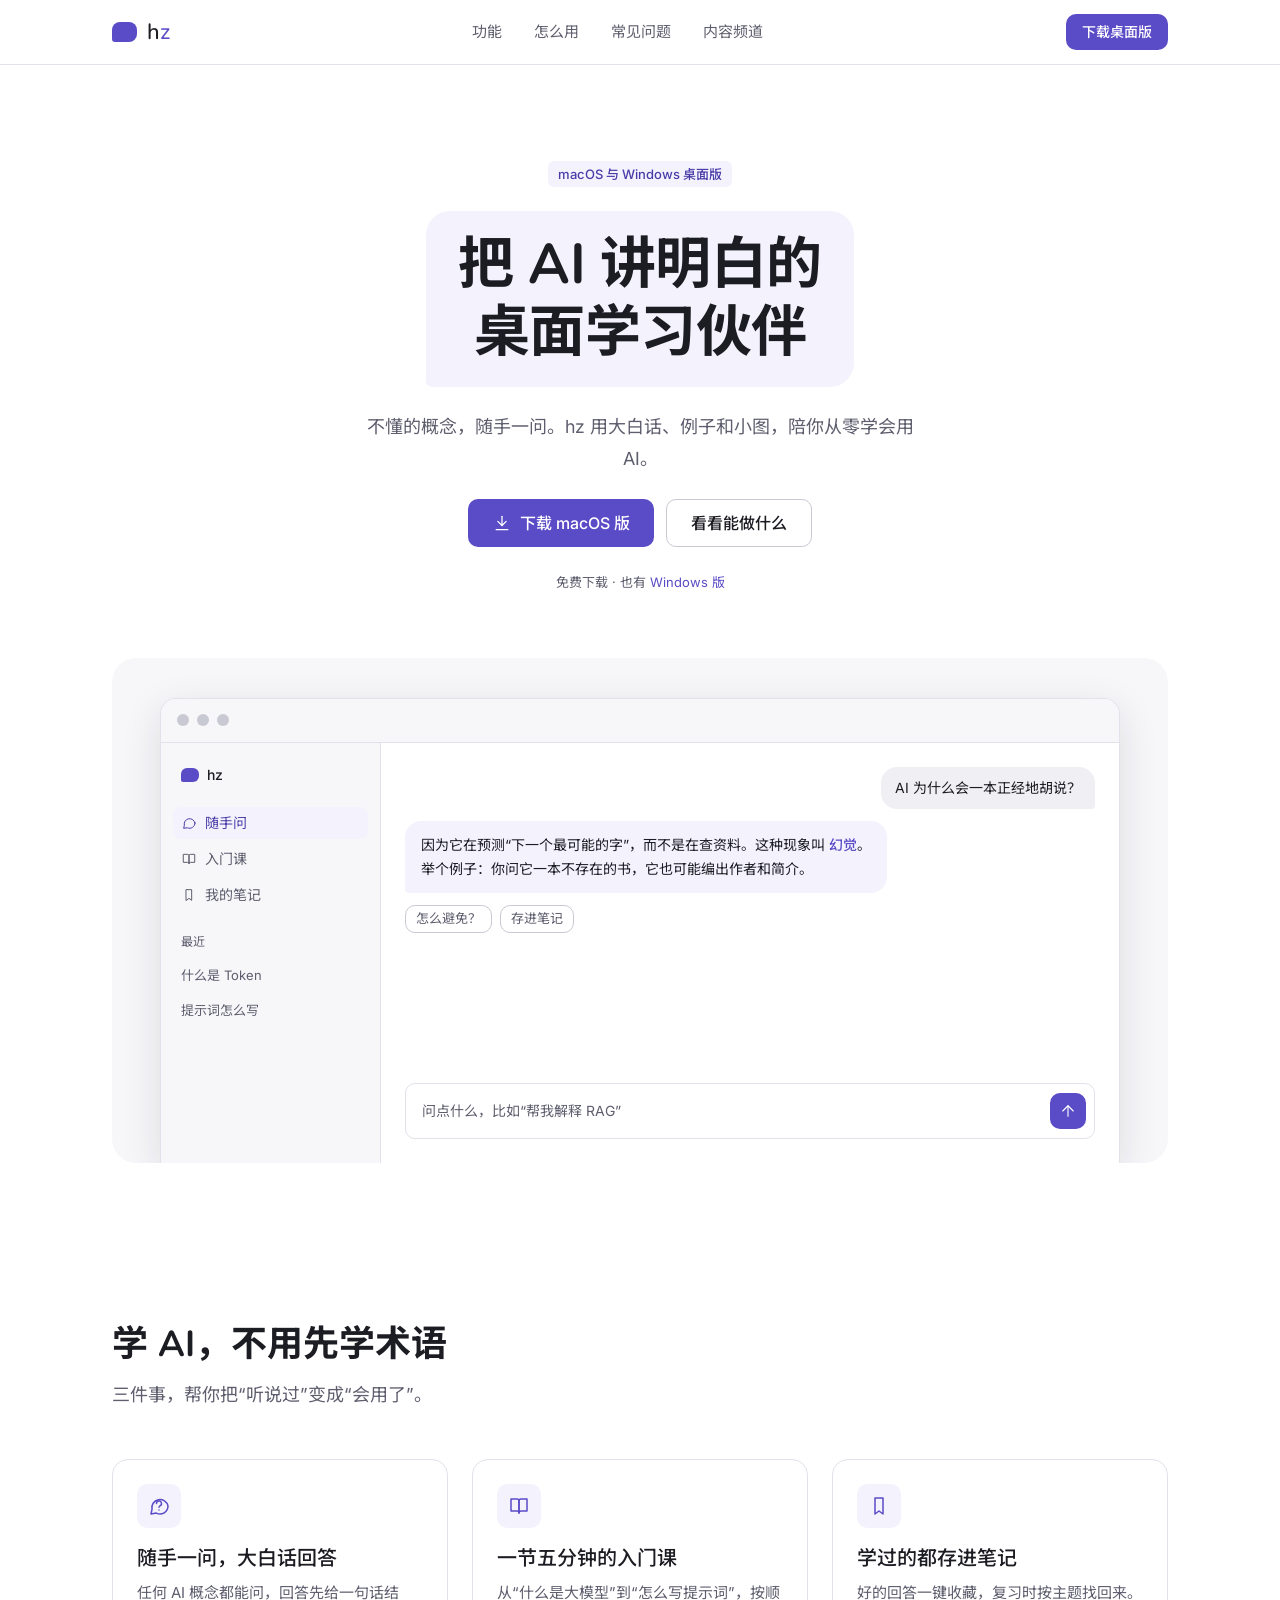
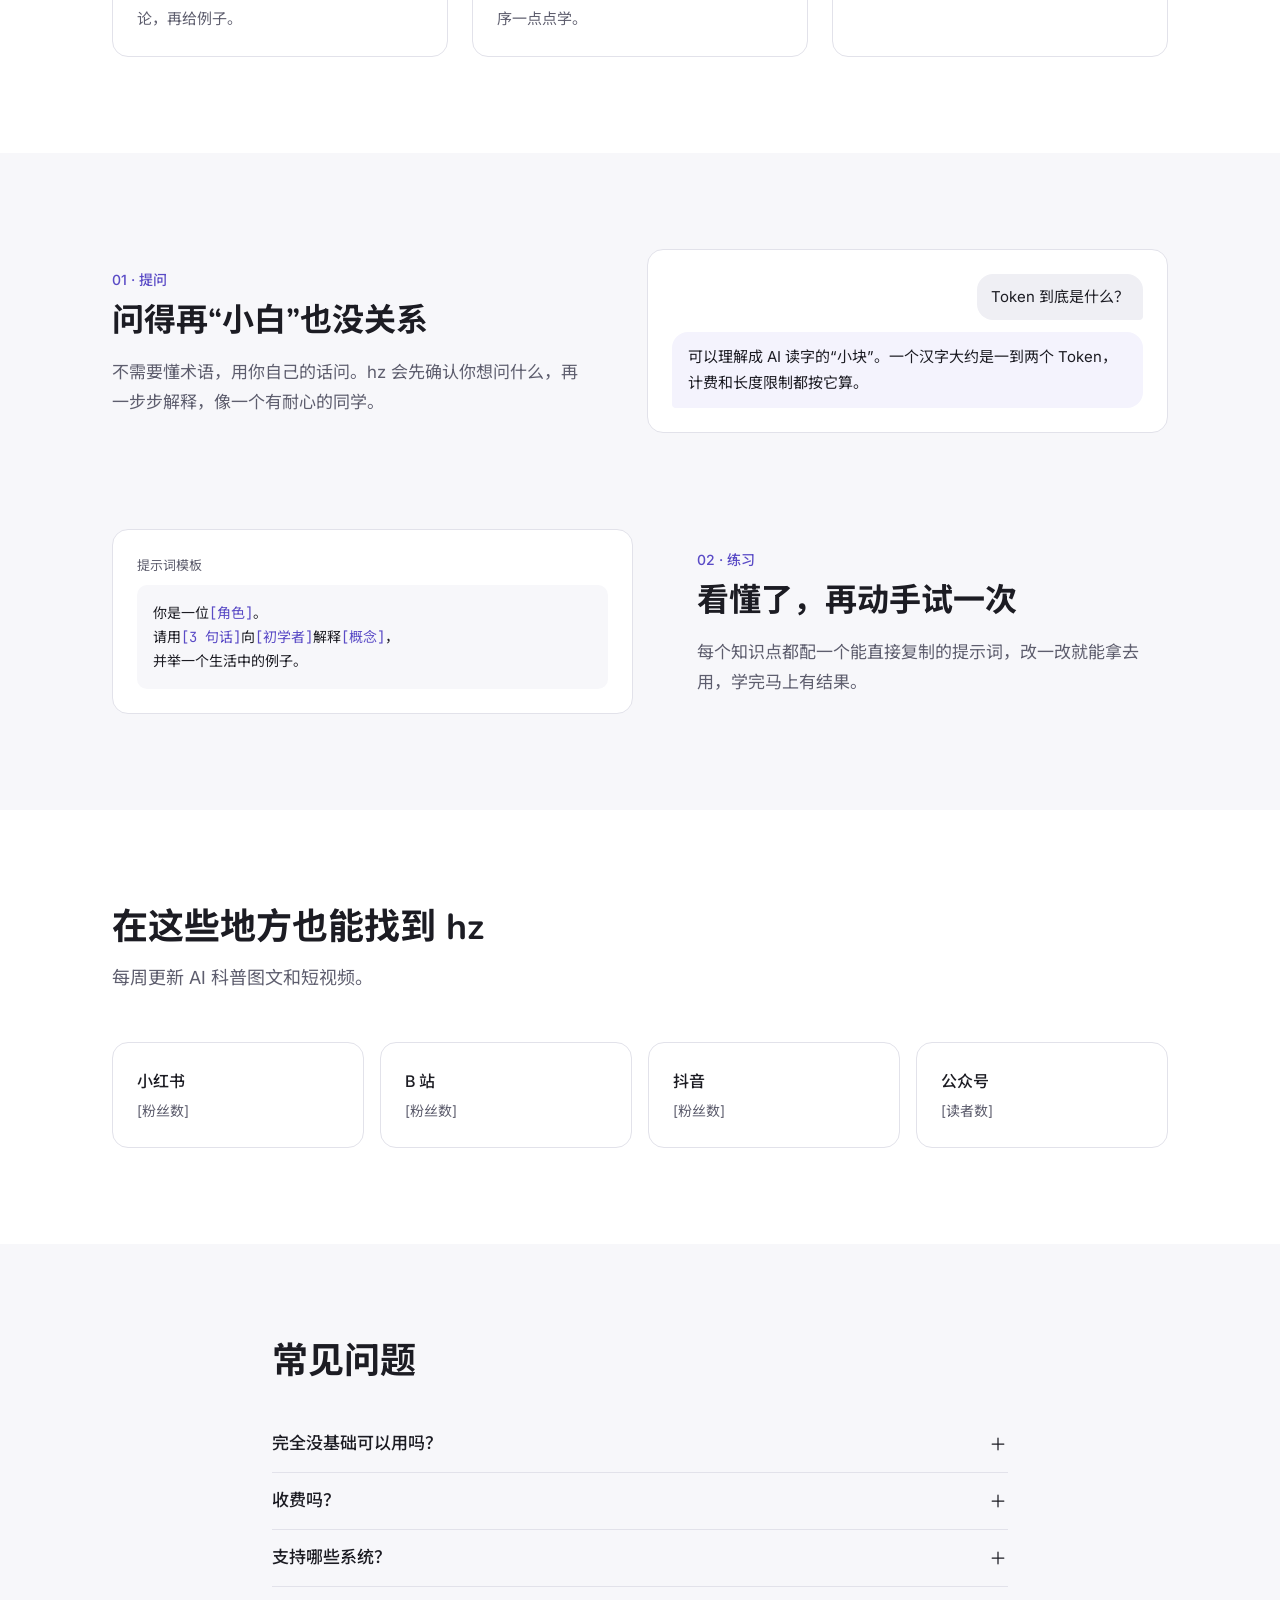
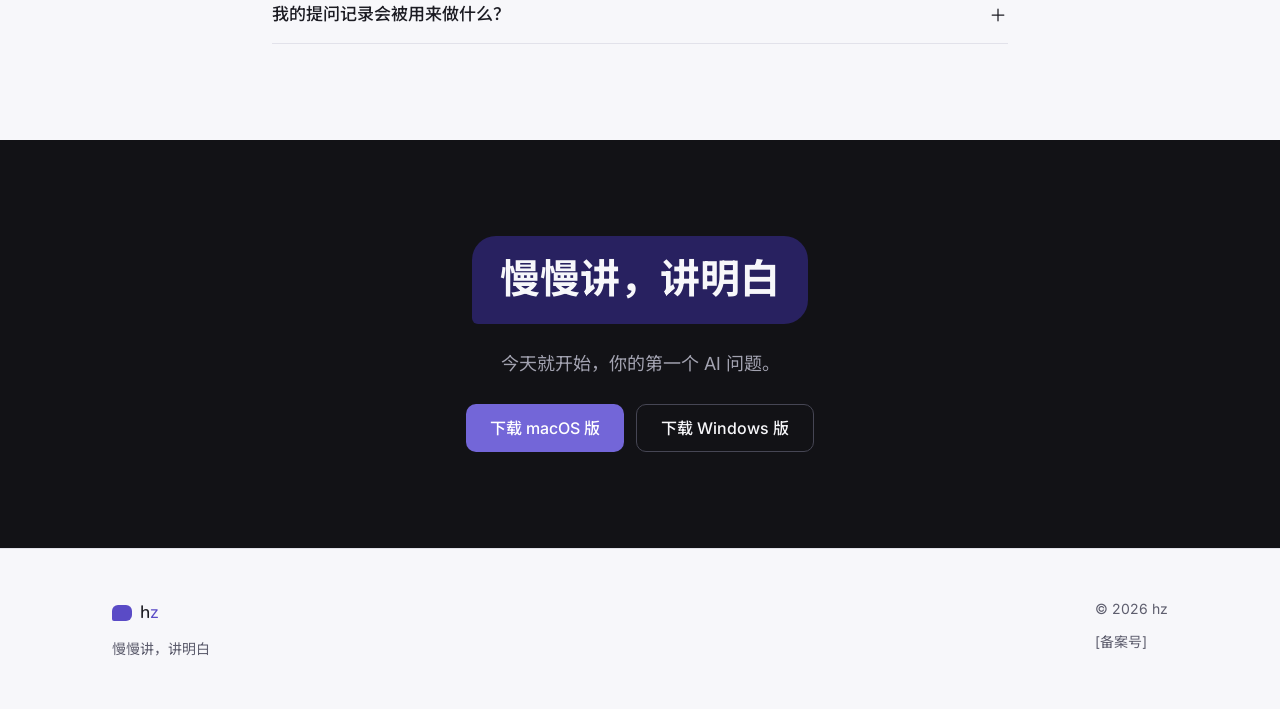
==== index.html @ 6c3fa6fc "部署落地页示例到 GitHub Pages Co-Authored-By: Claude Opus 5.5 <noreply@anthropic.com> Claude-Session: https:" ====
<!doctype html>
<html lang="zh-CN">
<head>
<meta charset="utf-8">
<meta name="viewport" content="width=device-width, initial-scale=1">
<title>hz · 把 AI 讲明白的桌面学习伙伴</title>
<link rel="icon" href="favicon.svg" type="image/svg+xml">

<link rel="preconnect" href="https://fonts.googleapis.com">
<link href="https://fonts.googleapis.com/css2?family=Inter:wght@400;500&amp;family=Nunito:wght@500;700&amp;family=Noto+Sans+SC:wght@400;500;700&amp;family=JetBrains+Mono:wght@400&amp;display=swap" rel="stylesheet">
<style>
body{margin:0}
.ls{--bg-page:#FFFFFF;--bg-subtle:#F7F7FA;--bg-muted:#EFEFF4;--bg-elevated:#FFFFFF;--text-primary:#1C1C23;--text-secondary:#5E5E6E;--border:#E2E2EA;--border-strong:#C9C9D4;--brand:#5A4BC6;--brand-hover:#4A3CA8;--brand-active:#3A2F85;--brand-text:#5A4BC6;--brand-subtle:#F4F3FD;--brand-subtle-text:#4A3CA8;--wordmark:#1C1C23;--shadow-lg:0 12px 40px rgba(28,28,35,0.12);
font-family:"Inter","Noto Sans SC","PingFang SC","Microsoft YaHei",sans-serif;background:var(--bg-page);color:var(--text-primary);line-height:1.75;font-size:16px}
@media (prefers-color-scheme:dark){:root:not([data-theme="light"]) .ls{--bg-page:#121216;--bg-subtle:#1C1C23;--bg-muted:#2E2E38;--bg-elevated:#24242C;--text-primary:#F7F7FA;--text-secondary:#A2A2B0;--border:#2E2E38;--border-strong:#464654;--brand:#7366D8;--brand-hover:#6456D0;--brand-active:#5A4BC6;--brand-text:#B5ACF1;--brand-subtle:#282160;--brand-subtle-text:#D3CDF7;--wordmark:#F7F7FA}}
[data-theme="dark"] .ls{--bg-page:#121216;--bg-subtle:#1C1C23;--bg-muted:#2E2E38;--bg-elevated:#24242C;--text-primary:#F7F7FA;--text-secondary:#A2A2B0;--border:#2E2E38;--border-strong:#464654;--brand:#7366D8;--brand-hover:#6456D0;--brand-active:#5A4BC6;--brand-text:#B5ACF1;--brand-subtle:#282160;--brand-subtle-text:#D3CDF7;--wordmark:#F7F7FA;--shadow-lg:0 12px 40px rgba(0,0,0,0.4)}
.ls *{box-sizing:border-box}
.display{font-family:"Nunito","Resource Han Rounded SC","Noto Sans SC",sans-serif}
.wrap{max-width:1120px;margin:0 auto;padding:0 32px}
a{color:var(--brand-text);text-decoration:none}a:hover{color:var(--brand-hover)}
.btn-p{display:inline-flex;align-items:center;gap:8px;background:var(--brand);color:#FFFFFF;border-radius:10px;font-weight:500;transition:background 120ms cubic-bezier(0.2,0,0,1)}
.btn-p:hover{background:var(--brand-hover);color:#FFFFFF}
.btn-p:active{background:var(--brand-active)}
.btn-s{display:inline-flex;align-items:center;gap:8px;border:1px solid var(--border-strong);color:var(--text-primary);border-radius:10px;font-weight:500;transition:background 120ms cubic-bezier(0.2,0,0,1)}
.btn-s:hover{background:var(--bg-muted);color:var(--text-primary)}
.btn-p:focus-visible,.btn-s:focus-visible,.navlink:focus-visible{outline:none;box-shadow:0 0 0 3px rgba(90,75,198,0.35)}
.navlink{color:var(--text-secondary);font-size:15px}.navlink:hover{color:var(--text-primary)}
.card{background:var(--bg-page);border:1px solid var(--border);border-radius:16px;padding:24px}
details{border-bottom:1px solid var(--border)}
details summary{list-style:none;cursor:pointer;min-height:56px;display:flex;align-items:center;justify-content:space-between;gap:16px;font-weight:500;font-size:17px}
details summary::-webkit-details-marker{display:none}
details[open] summary svg{transform:rotate(45deg)}
summary svg{transition:transform 200ms cubic-bezier(0.2,0,0,1);flex:none}
@media (max-width:767px){
.wrap{padding:0 20px}
.navlinks{display:none !important}
.hero-title{font-size:36px !important;line-height:44px !important}
.sec-title{font-size:28px !important;line-height:36px !important}
.sidebar{display:none !important}
.split{flex-direction:column !important}
.split.rev{flex-direction:column !important}
.sec{padding:64px 0 !important}
}
</style>

</head>
<body>

<div class="ls">

<header style="position: sticky; top: 0; z-index: 10; background: var(--bg-page); border-bottom: 1px solid var(--border)">
<div class="wrap" style="height: 64px; display: flex; align-items: center; justify-content: space-between; gap: 24px">
<a href="#top" aria-label="hz 首页" style="display: flex; align-items: center; gap: 10px">
<span style="display: inline-block; width: 25px; height: 20px; background: var(--brand); border-radius: 8px 8px 8px 3px"></span>
<span class="display" style="font-size: 22px; font-weight: 500; letter-spacing: -0.2px"><span style="color: var(--wordmark)">h</span><span style="color: var(--brand-text)">z</span></span>
</a>
<nav class="navlinks" aria-label="主导航" style="display: flex; align-items: center; gap: 32px">
<a class="navlink" href="#features">功能</a>
<a class="navlink" href="#how">怎么用</a>
<a class="navlink" href="#faq">常见问题</a>
<a class="navlink" href="#content">内容频道</a>
</nav>
<a class="btn-p" href="#download" style="height: 36px; padding: 0 16px; font-size: 14px">下载桌面版</a>
</div>
</header>

<section id="top" class="sec" style="padding: 96px 0 64px">
<div class="wrap" style="display: flex; flex-direction: column; align-items: center; text-align: center; gap: 24px">
<span style="display: inline-flex; align-items: center; height: 26px; padding: 0 10px; border-radius: 6px; background: var(--brand-subtle); color: var(--brand-subtle-text); font-size: 13px; font-weight: 500">macOS 与 Windows 桌面版</span>
<div style="background: var(--brand-subtle); border-radius: 24px 24px 24px 6px; padding: 20px 32px">
<h1 class="display hero-title" style="margin: 0; font-size: 56px; line-height: 68px; font-weight: 700; letter-spacing: -0.5px; color: var(--text-primary)">把 AI 讲明白的<br>桌面学习伙伴</h1>
</div>
<p style="margin: 0; max-width: 560px; font-size: 18px; line-height: 32px; color: var(--text-secondary)">不懂的概念，随手一问。hz 用大白话、例子和小图，陪你从零学会用 AI。</p>
<div style="display: flex; gap: 12px; flex-wrap: wrap; justify-content: center">
<a class="btn-p" href="#download" style="height: 48px; padding: 0 24px; font-size: 16px">
<svg width="20" height="20" viewBox="0 0 24 24" fill="none" stroke="currentColor" stroke-width="1.5" stroke-linecap="round" stroke-linejoin="round" aria-hidden="true"><path d="M12 4v11"/><path d="m7 10 5 5 5-5"/><path d="M5 20h14"/></svg>
下载 macOS 版</a>
<a class="btn-s" href="#features" style="height: 48px; padding: 0 24px; font-size: 16px">看看能做什么</a>
</div>
<p style="margin: 0; font-size: 13px; color: var(--text-secondary)">免费下载 · 也有 <a href="#download">Windows 版</a></p>
</div>

<div class="wrap" style="margin-top: 64px">
<div style="background: var(--bg-subtle); border-radius: 24px; padding: 40px 32px 0; overflow: hidden">
<div role="img" aria-label="hz 桌面应用界面示意：左侧课程导航，右侧 AI 对话讲解" style="max-width: 960px; margin: 0 auto; background: var(--bg-page); border: 1px solid var(--border); border-bottom: none; border-radius: 16px 16px 0 0; box-shadow: var(--shadow-lg); overflow: hidden">
<div style="height: 44px; display: flex; align-items: center; gap: 8px; padding: 0 16px; background: var(--bg-subtle); border-bottom: 1px solid var(--border)">
<span style="width: 12px; height: 12px; border-radius: 999px; background: var(--border-strong)"></span>
<span style="width: 12px; height: 12px; border-radius: 999px; background: var(--border-strong)"></span>
<span style="width: 12px; height: 12px; border-radius: 999px; background: var(--border-strong)"></span>
</div>
<div style="display: flex; min-height: 420px">
<div class="sidebar" style="width: 220px; flex: none; background: var(--bg-subtle); border-right: 1px solid var(--border); padding: 16px 12px; display: flex; flex-direction: column; gap: 4px; text-align: left">
<div style="display: flex; align-items: center; gap: 8px; padding: 4px 8px 16px"><span style="display: inline-block; width: 18px; height: 14px; background: var(--brand); border-radius: 6px 6px 6px 2px"></span><span style="font-size: 14px; font-weight: 500">hz</span></div>
<div style="height: 32px; display: flex; align-items: center; gap: 8px; padding: 0 8px; border-radius: 8px; background: var(--brand-subtle); color: var(--brand-subtle-text); font-size: 14px">
<svg width="16" height="16" viewBox="0 0 24 24" fill="none" stroke="currentColor" stroke-width="1.5" stroke-linecap="round" stroke-linejoin="round" aria-hidden="true"><path d="M21 12a8 8 0 0 1-11.6 7.1L4 20l1-4.6A8 8 0 1 1 21 12Z"/></svg>随手问</div>
<div style="height: 32px; display: flex; align-items: center; gap: 8px; padding: 0 8px; border-radius: 8px; color: var(--text-secondary); font-size: 14px">
<svg width="16" height="16" viewBox="0 0 24 24" fill="none" stroke="currentColor" stroke-width="1.5" stroke-linecap="round" stroke-linejoin="round" aria-hidden="true"><path d="M4 5h6a2 2 0 0 1 2 2v12a2 2 0 0 0-2-2H4z"/><path d="M20 5h-6a2 2 0 0 0-2 2v12a2 2 0 0 1 2-2h6z"/></svg>入门课</div>
<div style="height: 32px; display: flex; align-items: center; gap: 8px; padding: 0 8px; border-radius: 8px; color: var(--text-secondary); font-size: 14px">
<svg width="16" height="16" viewBox="0 0 24 24" fill="none" stroke="currentColor" stroke-width="1.5" stroke-linecap="round" stroke-linejoin="round" aria-hidden="true"><path d="M8 4h8v16l-4-3-4 3z"/></svg>我的笔记</div>
<div style="font-size: 12px; color: var(--text-secondary); padding: 16px 8px 4px">最近</div>
<div style="font-size: 13px; color: var(--text-secondary); padding: 4px 8px">什么是 Token</div>
<div style="font-size: 13px; color: var(--text-secondary); padding: 4px 8px">提示词怎么写</div>
</div>
<div style="flex: 1; min-width: 0; padding: 24px; display: flex; flex-direction: column; gap: 12px; text-align: left">
<div style="align-self: flex-end; max-width: 80%; background: var(--bg-muted); border-radius: 16px 16px 4px 16px; padding: 10px 14px; font-size: 14px; line-height: 22px">AI 为什么会一本正经地胡说？</div>
<div style="align-self: flex-start; max-width: 85%; background: var(--brand-subtle); border-radius: 16px 16px 16px 4px; padding: 12px 16px; font-size: 14px; line-height: 24px">因为它在预测“下一个最可能的字”，而不是在查资料。这种现象叫 <span style="color: var(--brand-text); font-weight: 500">幻觉</span>。<br>举个例子：你问它一本不存在的书，它也可能编出作者和简介。</div>
<div style="align-self: flex-start; display: flex; gap: 8px; flex-wrap: wrap">
<span style="height: 28px; display: inline-flex; align-items: center; padding: 0 10px; border: 1px solid var(--border-strong); border-radius: 10px; font-size: 13px; color: var(--text-secondary)">怎么避免？</span>
<span style="height: 28px; display: inline-flex; align-items: center; padding: 0 10px; border: 1px solid var(--border-strong); border-radius: 10px; font-size: 13px; color: var(--text-secondary)">存进笔记</span>
</div>
<div style="margin-top: auto; height: 56px; border: 1px solid var(--border); border-radius: 10px; display: flex; align-items: center; justify-content: space-between; padding: 0 8px 0 16px">
<span style="font-size: 14px; color: var(--text-secondary)">问点什么，比如“帮我解释 RAG”</span>
<span style="width: 36px; height: 36px; border-radius: 10px; background: var(--brand); display: inline-flex; align-items: center; justify-content: center; color: #FFFFFF">
<svg width="18" height="18" viewBox="0 0 24 24" fill="none" stroke="currentColor" stroke-width="1.5" stroke-linecap="round" stroke-linejoin="round" aria-hidden="true"><path d="M12 19V5"/><path d="m5 12 7-7 7 7"/></svg></span>
</div>
</div>
</div>
</div>
</div>
</div>
</section>

<section id="features" class="sec" style="padding: 96px 0">
<div class="wrap">
<h2 class="display sec-title" style="margin: 0 0 12px; font-size: 36px; line-height: 44px; font-weight: 700">学 AI，不用先学术语</h2>
<p style="margin: 0 0 48px; font-size: 18px; line-height: 32px; color: var(--text-secondary); max-width: 560px">三件事，帮你把“听说过”变成“会用了”。</p>
<div style="display: grid; grid-template-columns: repeat(auto-fit, minmax(260px, 1fr)); gap: 24px">
<div class="card">
<div style="width: 44px; height: 44px; border-radius: 10px; background: var(--brand-subtle); color: var(--brand-text); display: flex; align-items: center; justify-content: center; margin-bottom: 16px">
<svg width="24" height="24" viewBox="0 0 24 24" fill="none" stroke="currentColor" stroke-width="1.5" stroke-linecap="round" stroke-linejoin="round" aria-hidden="true"><path d="M21 12a8 8 0 0 1-11.6 7.1L4 20l1-4.6A8 8 0 1 1 21 12Z"/><path d="M9.5 9.5a2.5 2.5 0 1 1 3.5 2.3c-.6.3-1 .8-1 1.5"/><path d="M12 16h.01"/></svg></div>
<h3 style="margin: 0 0 8px; font-size: 20px; line-height: 28px; font-weight: 500">随手一问，大白话回答</h3>
<p style="margin: 0; font-size: 15px; line-height: 26px; color: var(--text-secondary)">任何 AI 概念都能问，回答先给一句话结论，再给例子。</p>
</div>
<div class="card">
<div style="width: 44px; height: 44px; border-radius: 10px; background: var(--brand-subtle); color: var(--brand-text); display: flex; align-items: center; justify-content: center; margin-bottom: 16px">
<svg width="24" height="24" viewBox="0 0 24 24" fill="none" stroke="currentColor" stroke-width="1.5" stroke-linecap="round" stroke-linejoin="round" aria-hidden="true"><path d="M4 5h6a2 2 0 0 1 2 2v12a2 2 0 0 0-2-2H4z"/><path d="M20 5h-6a2 2 0 0 0-2 2v12a2 2 0 0 1 2-2h6z"/></svg></div>
<h3 style="margin: 0 0 8px; font-size: 20px; line-height: 28px; font-weight: 500">一节五分钟的入门课</h3>
<p style="margin: 0; font-size: 15px; line-height: 26px; color: var(--text-secondary)">从“什么是大模型”到“怎么写提示词”，按顺序一点点学。</p>
</div>
<div class="card">
<div style="width: 44px; height: 44px; border-radius: 10px; background: var(--brand-subtle); color: var(--brand-text); display: flex; align-items: center; justify-content: center; margin-bottom: 16px">
<svg width="24" height="24" viewBox="0 0 24 24" fill="none" stroke="currentColor" stroke-width="1.5" stroke-linecap="round" stroke-linejoin="round" aria-hidden="true"><path d="M8 4h8v16l-4-3-4 3z"/></svg></div>
<h3 style="margin: 0 0 8px; font-size: 20px; line-height: 28px; font-weight: 500">学过的都存进笔记</h3>
<p style="margin: 0; font-size: 15px; line-height: 26px; color: var(--text-secondary)">好的回答一键收藏，复习时按主题找回来。</p>
</div>
</div>
</div>
</section>

<section id="how" class="sec" style="padding: 96px 0; background: var(--bg-subtle)">
<div class="wrap" style="display: flex; flex-direction: column; gap: 96px">
<div class="split" style="display: flex; align-items: center; gap: 64px">
<div style="flex: 1 1 0; min-width: 0">
<span style="font-size: 14px; font-weight: 500; color: var(--brand-text)">01 · 提问</span>
<h2 class="display sec-title" style="margin: 8px 0 16px; font-size: 32px; line-height: 40px; font-weight: 700">问得再“小白”也没关系</h2>
<p style="margin: 0; font-size: 17px; line-height: 30px; color: var(--text-secondary)">不需要懂术语，用你自己的话问。hz 会先确认你想问什么，再一步步解释，像一个有耐心的同学。</p>
</div>
<div style="flex: 1 1 0; min-width: 0; background: var(--bg-page); border: 1px solid var(--border); border-radius: 16px; padding: 24px; display: flex; flex-direction: column; gap: 12px">
<div style="align-self: flex-end; background: var(--bg-muted); border-radius: 16px 16px 4px 16px; padding: 10px 14px; font-size: 15px">Token 到底是什么？</div>
<div style="align-self: flex-start; background: var(--brand-subtle); border-radius: 16px 16px 16px 4px; padding: 12px 16px; font-size: 15px; line-height: 26px">可以理解成 AI 读字的“小块”。一个汉字大约是一到两个 Token，计费和长度限制都按它算。</div>
</div>
</div>
<div class="split rev" style="display: flex; flex-direction: row-reverse; align-items: center; gap: 64px">
<div style="flex: 1 1 0; min-width: 0">
<span style="font-size: 14px; font-weight: 500; color: var(--brand-text)">02 · 练习</span>
<h2 class="display sec-title" style="margin: 8px 0 16px; font-size: 32px; line-height: 40px; font-weight: 700">看懂了，再动手试一次</h2>
<p style="margin: 0; font-size: 17px; line-height: 30px; color: var(--text-secondary)">每个知识点都配一个能直接复制的提示词，改一改就能拿去用，学完马上有结果。</p>
</div>
<div style="flex: 1 1 0; min-width: 0; background: var(--bg-page); border: 1px solid var(--border); border-radius: 16px; padding: 24px">
<div style="font-size: 13px; color: var(--text-secondary); margin-bottom: 8px">提示词模板</div>
<div style="background: var(--bg-subtle); border-radius: 10px; padding: 16px; font-family: 'JetBrains Mono','Noto Sans SC',monospace; font-size: 14px; line-height: 24px">你是一位<span style="color: var(--brand-text)">[角色]</span>。<br>请用<span style="color: var(--brand-text)">[3 句话]</span>向<span style="color: var(--brand-text)">[初学者]</span>解释<span style="color: var(--brand-text)">[概念]</span>，<br>并举一个生活中的例子。</div>
</div>
</div>
</div>
</section>

<section id="content" class="sec" style="padding: 96px 0">
<div class="wrap">
<h2 class="display sec-title" style="margin: 0 0 12px; font-size: 36px; line-height: 44px; font-weight: 700">在这些地方也能找到 hz</h2>
<p style="margin: 0 0 48px; font-size: 18px; line-height: 32px; color: var(--text-secondary)">每周更新 AI 科普图文和短视频。</p>
<div style="display: grid; grid-template-columns: repeat(auto-fit, minmax(200px, 1fr)); gap: 16px">
<a href="#" class="card" style="display: flex; flex-direction: column; gap: 4px; color: var(--text-primary)"><span style="font-weight: 500">小红书</span><span style="font-size: 14px; color: var(--text-secondary)">[粉丝数]</span></a>
<a href="#" class="card" style="display: flex; flex-direction: column; gap: 4px; color: var(--text-primary)"><span style="font-weight: 500">B 站</span><span style="font-size: 14px; color: var(--text-secondary)">[粉丝数]</span></a>
<a href="#" class="card" style="display: flex; flex-direction: column; gap: 4px; color: var(--text-primary)"><span style="font-weight: 500">抖音</span><span style="font-size: 14px; color: var(--text-secondary)">[粉丝数]</span></a>
<a href="#" class="card" style="display: flex; flex-direction: column; gap: 4px; color: var(--text-primary)"><span style="font-weight: 500">公众号</span><span style="font-size: 14px; color: var(--text-secondary)">[读者数]</span></a>
</div>
</div>
</section>

<section id="faq" class="sec" style="padding: 96px 0; background: var(--bg-subtle)">
<div class="wrap" style="max-width: 800px">
<h2 class="display sec-title" style="margin: 0 0 32px; font-size: 36px; line-height: 44px; font-weight: 700">常见问题</h2>
<details>
<summary>完全没基础可以用吗？<svg width="20" height="20" viewBox="0 0 24 24" fill="none" stroke="currentColor" stroke-width="1.5" stroke-linecap="round" aria-hidden="true"><path d="M12 5v14M5 12h14"/></svg></summary>
<p style="margin: 0 0 20px; color: var(--text-secondary)">可以。它就是为零基础的学生和职场人设计的，每个回答都会避开不必要的术语。</p>
</details>
<details>
<summary>收费吗？<svg width="20" height="20" viewBox="0 0 24 24" fill="none" stroke="currentColor" stroke-width="1.5" stroke-linecap="round" aria-hidden="true"><path d="M12 5v14M5 12h14"/></svg></summary>
<p style="margin: 0 0 20px; color: var(--text-secondary)">[填写你的定价方案]</p>
</details>
<details>
<summary>支持哪些系统？<svg width="20" height="20" viewBox="0 0 24 24" fill="none" stroke="currentColor" stroke-width="1.5" stroke-linecap="round" aria-hidden="true"><path d="M12 5v14M5 12h14"/></svg></summary>
<p style="margin: 0 0 20px; color: var(--text-secondary)">macOS 与 Windows。[填写最低系统版本]</p>
</details>
<details>
<summary>我的提问记录会被用来做什么？<svg width="20" height="20" viewBox="0 0 24 24" fill="none" stroke="currentColor" stroke-width="1.5" stroke-linecap="round" aria-hidden="true"><path d="M12 5v14M5 12h14"/></svg></summary>
<p style="margin: 0 0 20px; color: var(--text-secondary)">[填写你的隐私说明]</p>
</details>
</div>
</section>

<section id="download" class="sec" style="padding: 96px 0; background: #121216">
<div class="wrap" style="display: flex; flex-direction: column; align-items: center; text-align: center; gap: 24px">
<div style="background: #282160; border-radius: 24px 24px 24px 6px; padding: 18px 28px">
<h2 class="display sec-title" style="margin: 0; font-size: 40px; line-height: 52px; font-weight: 700; color: #F7F7FA">慢慢讲，讲明白</h2>
</div>
<p style="margin: 0; font-size: 18px; line-height: 32px; color: #A2A2B0">今天就开始，你的第一个 AI 问题。</p>
<div style="display: flex; gap: 12px; flex-wrap: wrap; justify-content: center">
<a href="#" style="display: inline-flex; align-items: center; gap: 8px; height: 48px; padding: 0 24px; border-radius: 10px; background: #7366D8; color: #FFFFFF; font-weight: 500">下载 macOS 版</a>
<a href="#" style="display: inline-flex; align-items: center; gap: 8px; height: 48px; padding: 0 24px; border-radius: 10px; border: 1px solid #464654; color: #F7F7FA; font-weight: 500">下载 Windows 版</a>
</div>
</div>
</section>

<footer style="background: var(--bg-subtle); border-top: 1px solid var(--border); padding: 48px 0">
<div class="wrap" style="display: flex; flex-wrap: wrap; justify-content: space-between; gap: 24px; font-size: 14px; color: var(--text-secondary)">
<div style="display: flex; flex-direction: column; gap: 8px">
<div style="display: flex; align-items: center; gap: 8px"><span style="display: inline-block; width: 20px; height: 16px; background: var(--brand); border-radius: 6px 6px 6px 2px"></span><span class="display" style="font-size: 18px; font-weight: 500"><span style="color: var(--wordmark)">h</span><span style="color: var(--brand-text)">z</span></span></div>
<span>慢慢讲，讲明白</span>
</div>
<div style="display: flex; flex-direction: column; gap: 8px; align-items: flex-start">
<span>© 2026 hz</span>
<span>[备案号]</span>
</div>
</div>
</footer>

</div>

</body>
</html>
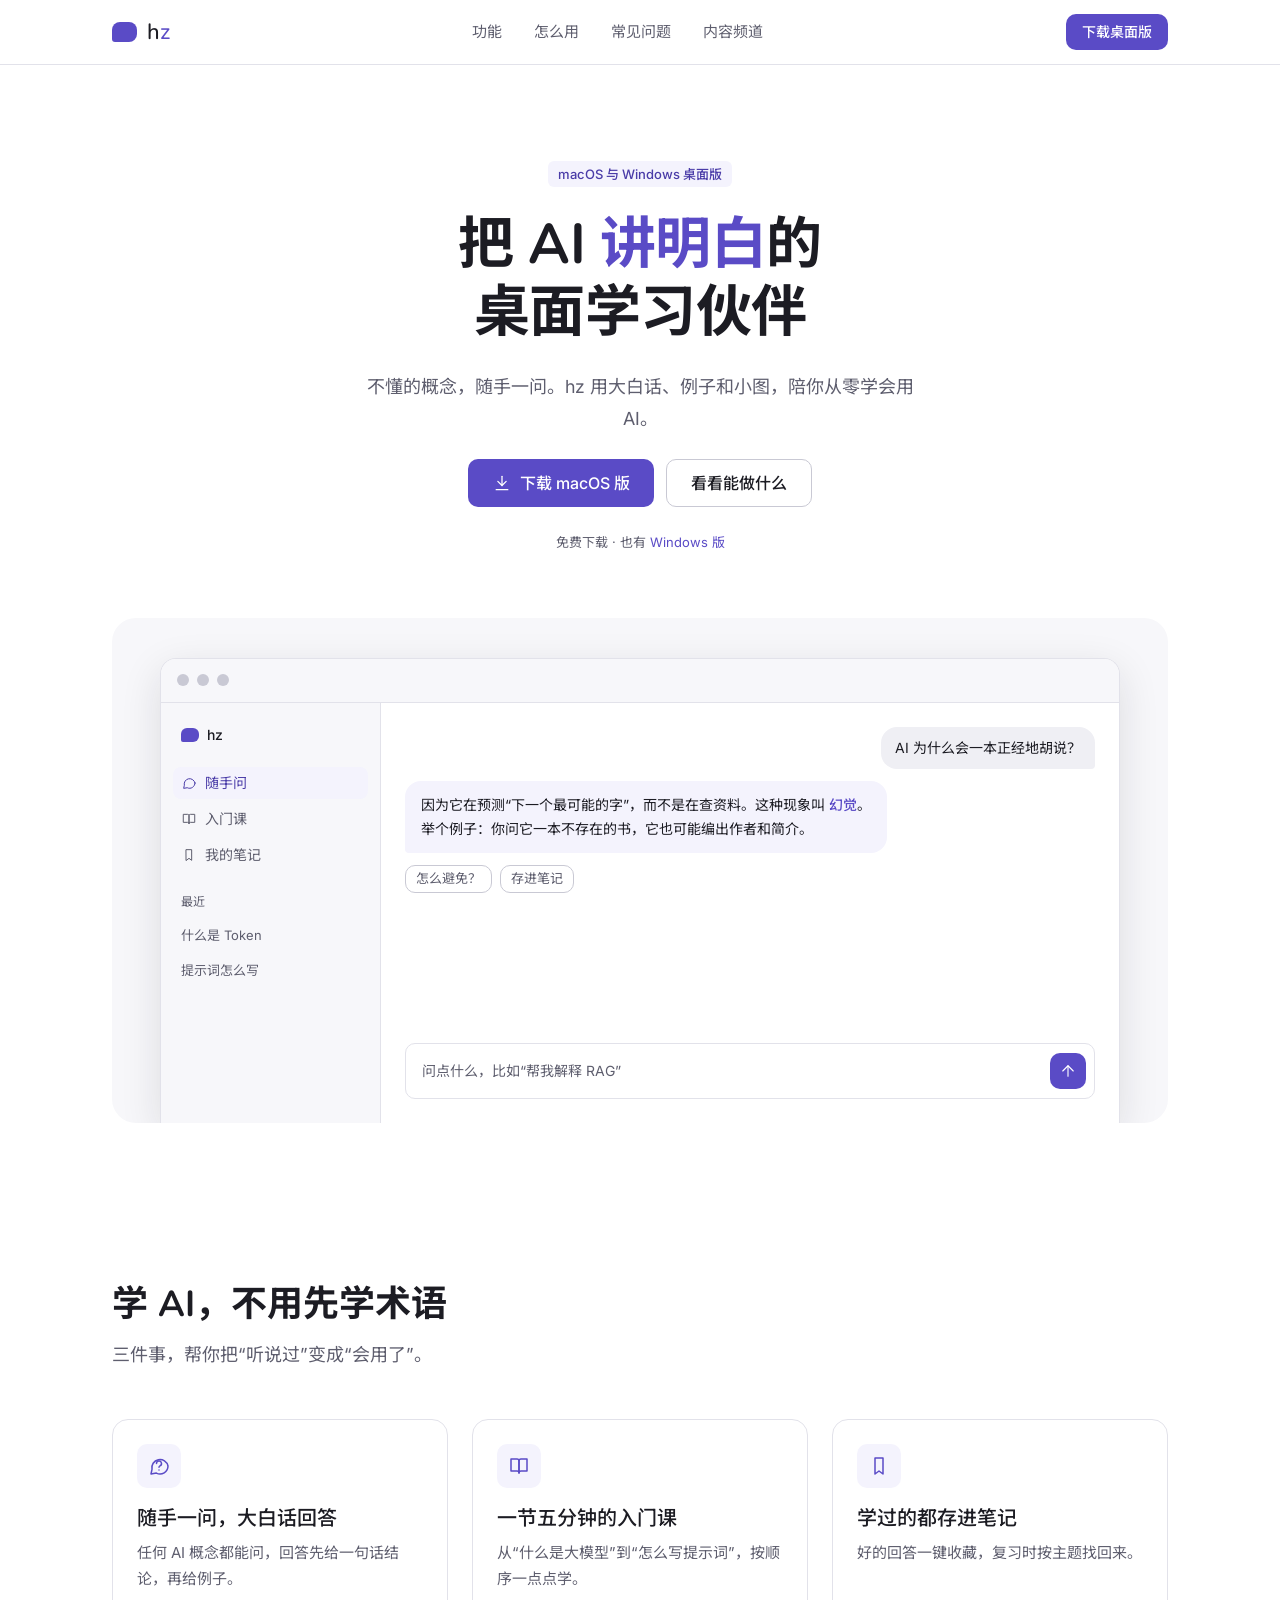
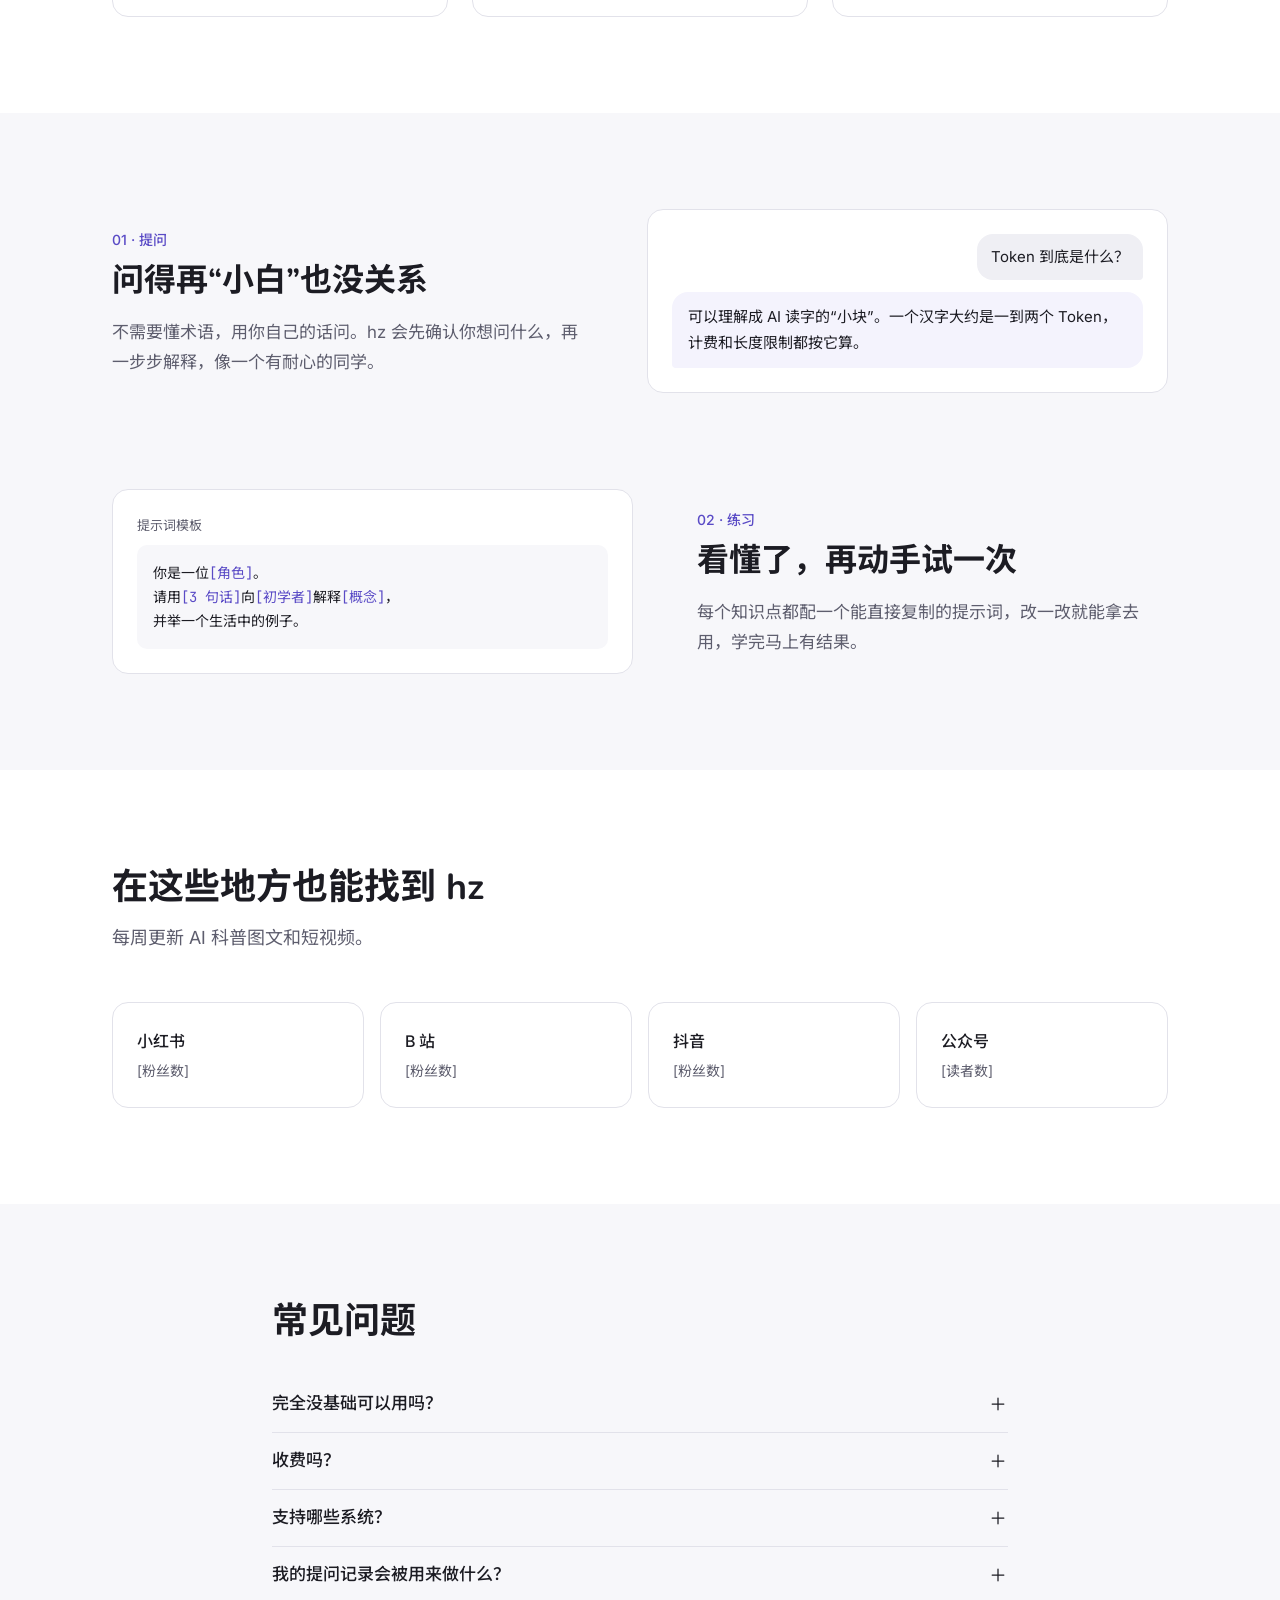
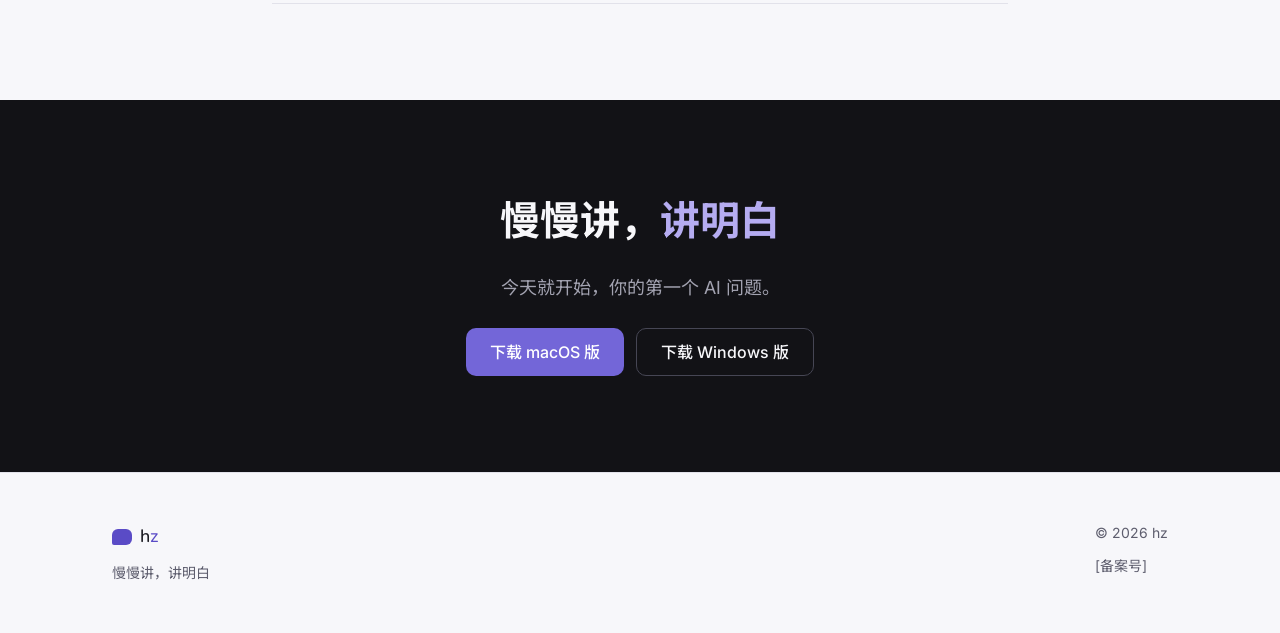
==== commit 284d2227: "示例页同步 v1.1：标题去掉气泡底 Co-Authored-By: Claude Opus 5.5 <noreply@anthropic.com> Claude-Session: https://c" ====
--- a/index.html
+++ b/index.html
@@ -67,9 +67,7 @@
 <section id="top" class="sec" style="padding: 96px 0 64px">
 <div class="wrap" style="display: flex; flex-direction: column; align-items: center; text-align: center; gap: 24px">
 <span style="display: inline-flex; align-items: center; height: 26px; padding: 0 10px; border-radius: 6px; background: var(--brand-subtle); color: var(--brand-subtle-text); font-size: 13px; font-weight: 500">macOS 与 Windows 桌面版</span>
-<div style="background: var(--brand-subtle); border-radius: 24px 24px 24px 6px; padding: 20px 32px">
-<h1 class="display hero-title" style="margin: 0; font-size: 56px; line-height: 68px; font-weight: 700; letter-spacing: -0.5px; color: var(--text-primary)">把 AI 讲明白的<br>桌面学习伙伴</h1>
-</div>
+<h1 class="display hero-title" style="margin: 0; font-size: 56px; line-height: 68px; font-weight: 700; letter-spacing: -0.5px; color: var(--text-primary)">把 AI <span style="color: var(--brand-text)">讲明白</span>的<br>桌面学习伙伴</h1>
 <p style="margin: 0; max-width: 560px; font-size: 18px; line-height: 32px; color: var(--text-secondary)">不懂的概念，随手一问。hz 用大白话、例子和小图，陪你从零学会用 AI。</p>
 <div style="display: flex; gap: 12px; flex-wrap: wrap; justify-content: center">
 <a class="btn-p" href="#download" style="height: 48px; padding: 0 24px; font-size: 16px">
@@ -211,9 +209,7 @@
 
 <section id="download" class="sec" style="padding: 96px 0; background: #121216">
 <div class="wrap" style="display: flex; flex-direction: column; align-items: center; text-align: center; gap: 24px">
-<div style="background: #282160; border-radius: 24px 24px 24px 6px; padding: 18px 28px">
-<h2 class="display sec-title" style="margin: 0; font-size: 40px; line-height: 52px; font-weight: 700; color: #F7F7FA">慢慢讲，讲明白</h2>
-</div>
+<h2 class="display sec-title" style="margin: 0; font-size: 40px; line-height: 52px; font-weight: 700; color: #F7F7FA">慢慢讲，<span style="color: #B5ACF1">讲明白</span></h2>
 <p style="margin: 0; font-size: 18px; line-height: 32px; color: #A2A2B0">今天就开始，你的第一个 AI 问题。</p>
 <div style="display: flex; gap: 12px; flex-wrap: wrap; justify-content: center">
 <a href="#" style="display: inline-flex; align-items: center; gap: 8px; height: 48px; padding: 0 24px; border-radius: 10px; background: #7366D8; color: #FFFFFF; font-weight: 500">下载 macOS 版</a>
